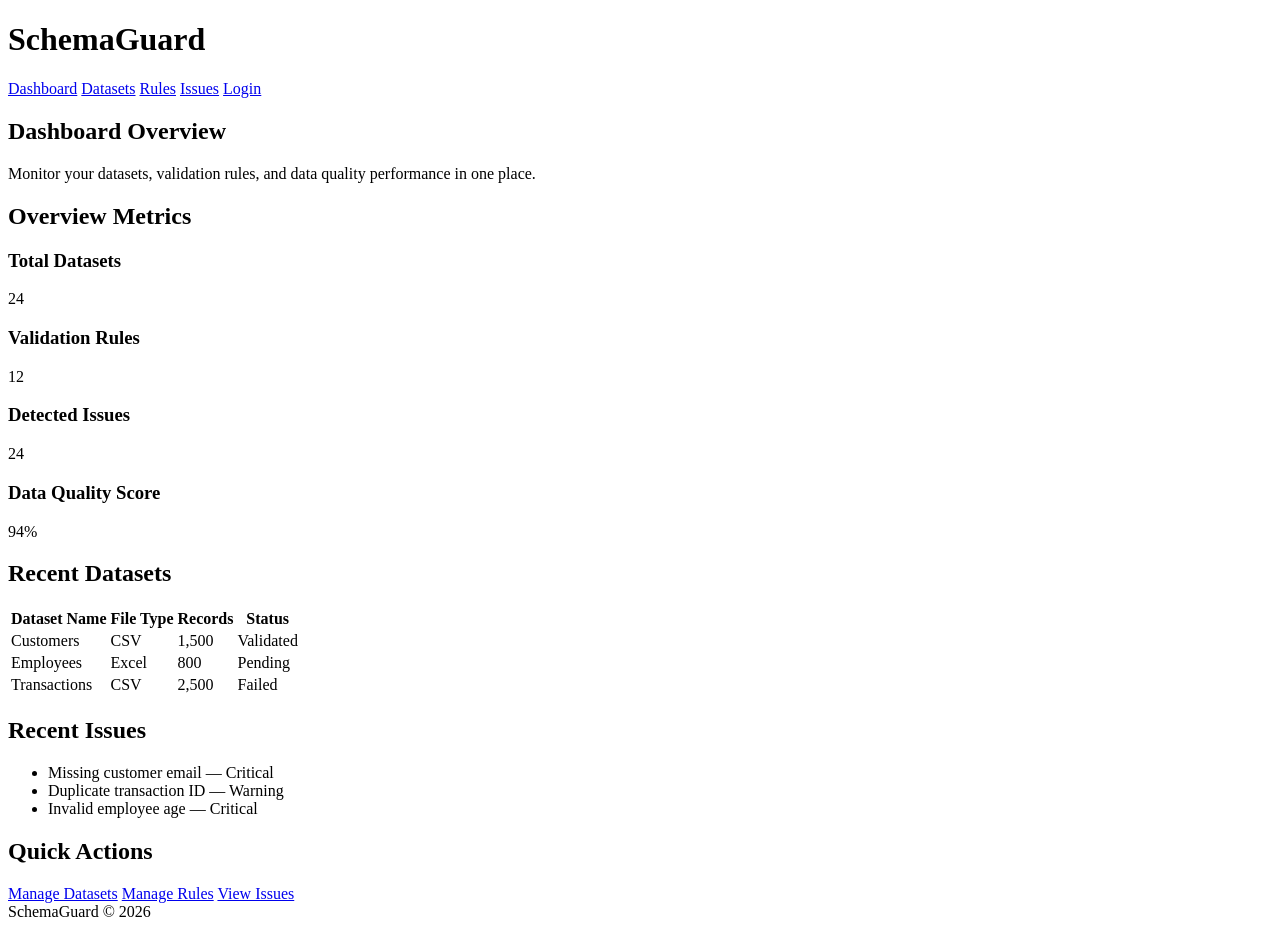
==== frontend/index.html @ 122e25f8 "Initial commit: SchemaGuard HTML structure" ====
<!DOCTYPE html>
<html lang="en">

<head>
    <meta charset="UTF-8">
    <meta name="viewport" content="width=device-width, initial-scale=1.0">

    <title>Dashboard | SchemaGuard</title>
</head>

<body>
    <header>
        <h1>SchemaGuard</h1>
        <nav>
            <a href="index.html">Dashboard</a>
            <a href="datasets.html">Datasets</a>
            <a href="rules.html">Rules</a>
            <a href="issues.html">Issues</a>                
            <a href="login.html">Login</a>
        </nav>
    </header>

    <main>
        <section>
        <h2>Dashboard Overview</h2>
        <p>Monitor your datasets, validation rules, and data quality performance in one place.</p>

        </section>
        <section>
            <h2>Overview Metrics</h2>
            <section>
                <h3>Total Datasets</h3>
                <p>24</p>
            </section>
            <section>
                <h3>Validation Rules</h3>
                <p>12</p>
            </section>
            <section>
                <h3>Detected Issues</h3>
                <p>24</p>
            </section>
            <section>
                <h3>Data Quality Score</h3>
                <p>94%</p>
            </section>
        </section>


        <section>
            <h2>Recent Datasets</h2>
            <table>
                <thead>
                    <tr>
                        <th scope="col">Dataset Name</th>
                        <th scope="col">File Type</th>
                        <th scope="col">Records</th>
                        <th scope="col">Status</th>
                    </tr>   
                </thead>
                <tbody>
                    <tr>
                        <td>Customers</td>
                        <td>CSV</td>
                        <td>1,500</td>
                        <td>Validated</td>
                    </tr>
                    <tr>
                        <td>Employees</td>
                        <td>Excel</td>
                        <td>800</td>
                        <td>Pending</td>
                    </tr>
                    <tr>
                        <td>Transactions</td>
                        <td>CSV</td>
                        <td>2,500</td>
                        <td>Failed</td>
                    </tr>
                </tbody>
            </table>

        </section>
        

        <section>
            <h2>Recent Issues</h2>
            <ul>
                <li>Missing customer email — Critical</li>
                <li>Duplicate transaction ID — Warning</li>
                <li>Invalid employee age — Critical</li>
            </ul>
        </section>
        <section>
            <h2>Quick Actions</h2>
            <a href="datasets.html">Manage Datasets</a>
            <a href="rules.html">Manage Rules</a>
            <a href="issues.html">View Issues</a>
        </section>

    </main>
    <footer>
        SchemaGuard © 2026
    </footer>
    

</body>
</html>
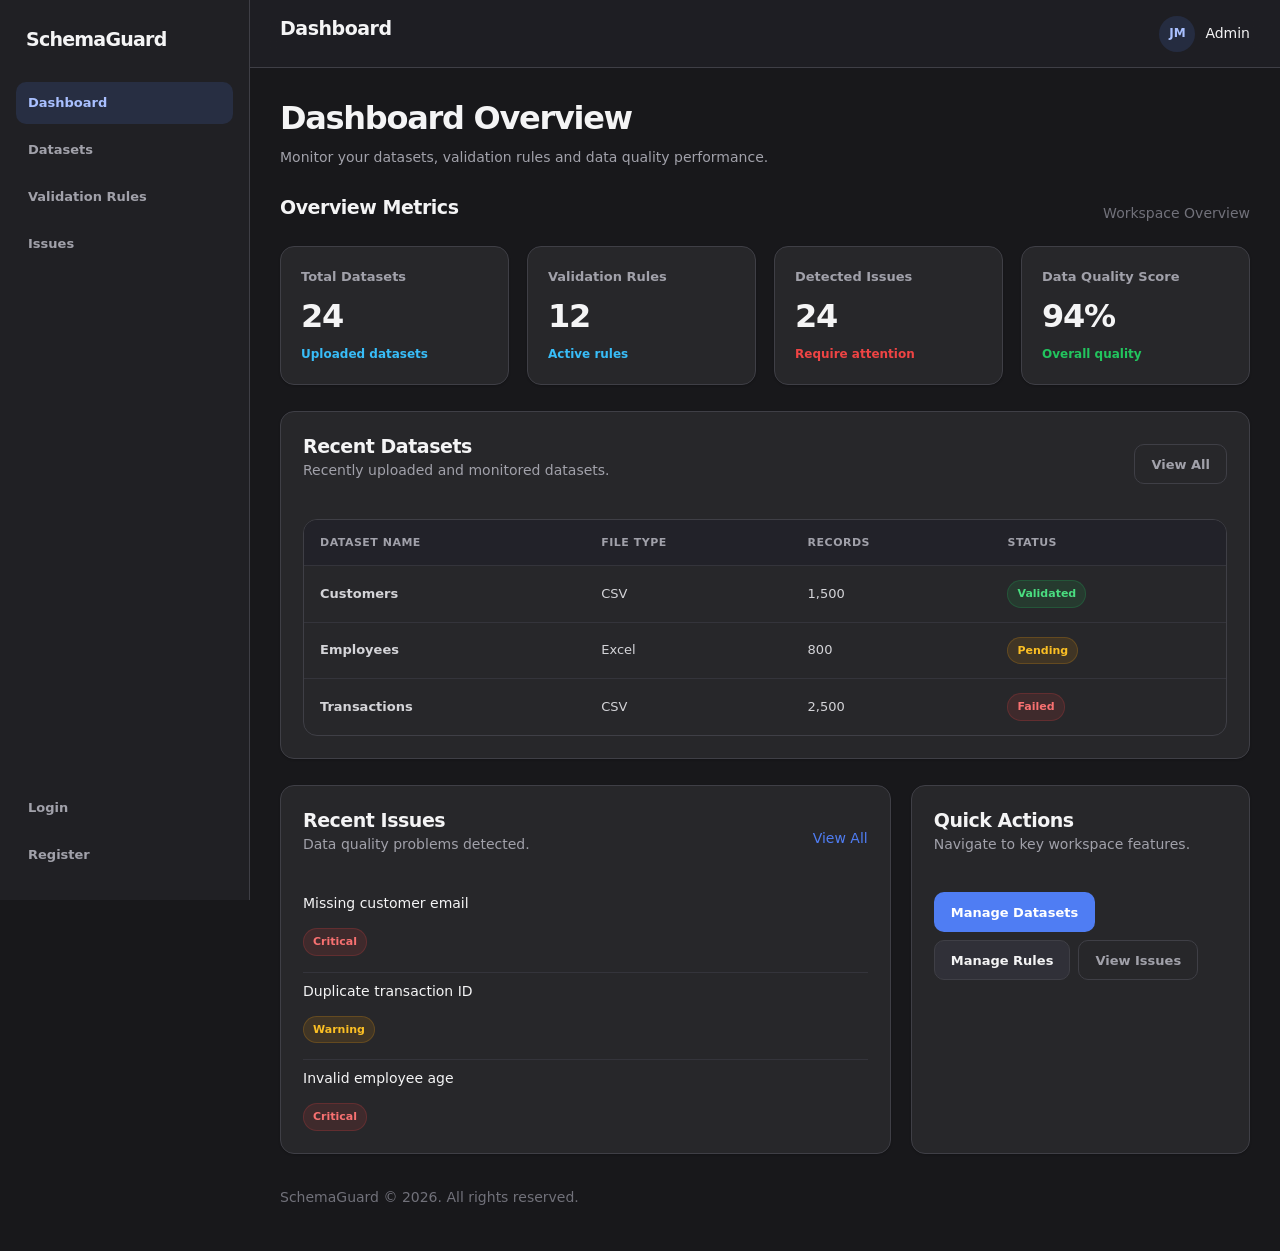
==== commit d4a243e2: "Complete SchemaGuard HTML and CSS frontend" ====
--- a/frontend/index.html
+++ b/frontend/index.html
@@ -5,105 +5,260 @@
 <head>
     <meta charset="UTF-8">
     <meta name="viewport" content="width=device-width, initial-scale=1.0">
-
     <title>Dashboard | SchemaGuard</title>
+    <link rel="stylesheet" href="css/style.css">
 </head>
 
 <body>
-    <header>
-        <h1>SchemaGuard</h1>
-        <nav>
-            <a href="index.html">Dashboard</a>
-            <a href="datasets.html">Datasets</a>
-            <a href="rules.html">Rules</a>
-            <a href="issues.html">Issues</a>                
-            <a href="login.html">Login</a>
-        </nav>
-    </header>
-
-    <main>
-        <section>
-        <h2>Dashboard Overview</h2>
-        <p>Monitor your datasets, validation rules, and data quality performance in one place.</p>
-
-        </section>
-        <section>
-            <h2>Overview Metrics</h2>
-            <section>
-                <h3>Total Datasets</h3>
-                <p>24</p>
-            </section>
-            <section>
-                <h3>Validation Rules</h3>
-                <p>12</p>
-            </section>
-            <section>
-                <h3>Detected Issues</h3>
-                <p>24</p>
-            </section>
-            <section>
-                <h3>Data Quality Score</h3>
-                <p>94%</p>
-            </section>
-        </section>
-
-
-        <section>
-            <h2>Recent Datasets</h2>
-            <table>
-                <thead>
-                    <tr>
-                        <th scope="col">Dataset Name</th>
-                        <th scope="col">File Type</th>
-                        <th scope="col">Records</th>
-                        <th scope="col">Status</th>
-                    </tr>   
-                </thead>
-                <tbody>
-                    <tr>
-                        <td>Customers</td>
-                        <td>CSV</td>
-                        <td>1,500</td>
-                        <td>Validated</td>
-                    </tr>
-                    <tr>
-                        <td>Employees</td>
-                        <td>Excel</td>
-                        <td>800</td>
-                        <td>Pending</td>
-                    </tr>
-                    <tr>
-                        <td>Transactions</td>
-                        <td>CSV</td>
-                        <td>2,500</td>
-                        <td>Failed</td>
-                    </tr>
-                </tbody>
-            </table>
-
-        </section>
-        
-
-        <section>
-            <h2>Recent Issues</h2>
-            <ul>
-                <li>Missing customer email — Critical</li>
-                <li>Duplicate transaction ID — Warning</li>
-                <li>Invalid employee age — Critical</li>
-            </ul>
-        </section>
-        <section>
-            <h2>Quick Actions</h2>
-            <a href="datasets.html">Manage Datasets</a>
-            <a href="rules.html">Manage Rules</a>
-            <a href="issues.html">View Issues</a>
-        </section>
-
-    </main>
-    <footer>
-        SchemaGuard © 2026
-    </footer>
-    
+
+    <div class="dashboard-layout">
+
+        <!-- Sidebar -->
+        <aside class="sidebar">
+
+            <div class="sidebar-logo">
+                SchemaGuard
+            </div>
+
+            <nav class="sidebar-nav">
+                <a href="index.html" class="sidebar-link active">Dashboard</a>
+                <a href="datasets.html" class="sidebar-link">Datasets</a>
+                <a href="rules.html" class="sidebar-link">Validation Rules</a>
+                <a href="issues.html" class="sidebar-link">Issues</a>
+            </nav>
+
+            <nav class="sidebar-nav" style="margin-top: auto;">
+                <a href="login.html" class="sidebar-link">Login</a>
+                <a href="register.html" class="sidebar-link">Register</a>
+            </nav>
+
+        </aside>
+
+        <!-- Main Dashboard -->
+        <div class="dashboard-main">
+
+            <!-- Topbar -->
+            <header class="topbar">
+
+                <h3>Dashboard</h3>
+
+                <div class="user-profile">
+                    <div class="user-avatar">JM</div>
+                    <span>Admin</span>
+                </div>
+
+            </header>
+
+            <main class="dashboard-content">
+
+                <!-- Dashboard Heading -->
+                <section class="mb-4">
+
+                    <h1 class="page-title">Dashboard Overview</h1>
+
+                    <p class="page-subtitle">
+                        Monitor your datasets, validation rules and data quality performance.
+                    </p>
+
+                </section>
+
+                <!-- Overview Metrics -->
+                <section class="mb-4">
+
+                    <div class="flex-between mb-3">
+                        <h3>Overview Metrics</h3>
+                        <span class="text-muted">Workspace Overview</span>
+                    </div>
+
+                    <div class="kpi-grid">
+
+                        <article class="kpi-card">
+                            <span class="kpi-label">Total Datasets</span>
+                            <span class="kpi-value">24</span>
+                            <span class="kpi-change text-info">
+                                Uploaded datasets
+                            </span>
+                        </article>
+
+                        <article class="kpi-card">
+                            <span class="kpi-label">Validation Rules</span>
+                            <span class="kpi-value">12</span>
+                            <span class="kpi-change text-info">
+                                Active rules
+                            </span>
+                        </article>
+
+                        <article class="kpi-card">
+                            <span class="kpi-label">Detected Issues</span>
+                            <span class="kpi-value">24</span>
+                            <span class="kpi-change text-danger">
+                                Require attention
+                            </span>
+                        </article>
+
+                        <article class="kpi-card">
+                            <span class="kpi-label">Data Quality Score</span>
+                            <span class="kpi-value">94%</span>
+                            <span class="kpi-change text-success">
+                                Overall quality
+                            </span>
+                        </article>
+
+                    </div>
+
+                </section>
+
+                <!-- Recent Datasets -->
+                <section class="panel mb-4">
+
+                    <div class="panel-header">
+
+                        <div>
+                            <h3>Recent Datasets</h3>
+                            <p>Recently uploaded and monitored datasets.</p>
+                        </div>
+
+                        <a href="datasets.html" class="btn btn-outline">
+                            View All
+                        </a>
+
+                    </div>
+
+                    <div class="table-wrapper">
+
+                        <table>
+
+                            <thead>
+                                <tr>
+                                    <th>Dataset Name</th>
+                                    <th>File Type</th>
+                                    <th>Records</th>
+                                    <th>Status</th>
+                                </tr>
+                            </thead>
+
+                            <tbody>
+
+                                <tr>
+                                    <td><strong>Customers</strong></td>
+                                    <td>CSV</td>
+                                    <td>1,500</td>
+                                    <td>
+                                        <span class="badge-success">Validated</span>
+                                    </td>
+                                </tr>
+
+                                <tr>
+                                    <td><strong>Employees</strong></td>
+                                    <td>Excel</td>
+                                    <td>800</td>
+                                    <td>
+                                        <span class="badge-warning">Pending</span>
+                                    </td>
+                                </tr>
+
+                                <tr>
+                                    <td><strong>Transactions</strong></td>
+                                    <td>CSV</td>
+                                    <td>2,500</td>
+                                    <td>
+                                        <span class="badge-danger">Failed</span>
+                                    </td>
+                                </tr>
+
+                            </tbody>
+
+                        </table>
+
+                    </div>
+
+                </section>
+
+                <!-- Recent Issues and Quick Actions -->
+                <section class="dashboard-panels">
+
+                    <!-- Recent Issues -->
+                    <article class="panel">
+
+                        <div class="panel-header">
+                            <div>
+                                <h3>Recent Issues</h3>
+                                <p>Data quality problems detected.</p>
+                            </div>
+
+                            <a href="issues.html">View All</a>
+                        </div>
+
+                        <div class="mb-3">
+                            <p class="text-primary">
+                                Missing customer email
+                            </p>
+                            <span class="badge-danger">Critical</span>
+                        </div>
+
+                        <hr>
+
+                        <div class="mb-3">
+                            <p class="text-primary">
+                                Duplicate transaction ID
+                            </p>
+                            <span class="badge-warning">Warning</span>
+                        </div>
+
+                        <hr>
+
+                        <div>
+                            <p class="text-primary">
+                                Invalid employee age
+                            </p>
+                            <span class="badge-danger">Critical</span>
+                        </div>
+
+                    </article>
+
+                    <!-- Quick Actions -->
+                    <article class="panel">
+
+                        <div class="panel-header">
+                            <div>
+                                <h3>Quick Actions</h3>
+                                <p>Navigate to key workspace features.</p>
+                            </div>
+                        </div>
+
+                        <div class="flex flex-wrap gap-2">
+
+                            <a href="datasets.html" class="btn btn-primary">
+                                Manage Datasets
+                            </a>
+
+                            <a href="rules.html" class="btn btn-secondary">
+                                Manage Rules
+                            </a>
+
+                            <a href="issues.html" class="btn btn-outline">
+                                View Issues
+                            </a>
+
+                        </div>
+
+                    </article>
+
+                </section>
+
+                <!-- Footer -->
+                <footer class="mt-5">
+                    <p class="text-muted">
+                        SchemaGuard © 2026. All rights reserved.
+                    </p>
+                </footer>
+
+            </main>
+
+        </div>
+
+    </div>
 
 </body>
+
 </html>
--- a/frontend/css/style.css
+++ b/frontend/css/style.css
@@ -0,0 +1,752 @@
+*,
+*::before,
+*::after {
+    box-sizing: border-box;
+}
+
+:root {
+    color-scheme: dark;
+
+    --bg-primary: #18181B;
+    --bg-sidebar: #202024;
+    --bg-card: #27272A;
+    --bg-hover: #303038;
+    --bg-elevated: #2D2D33;
+
+    --primary: #4F7DF3;
+    --primary-hover: #3D6DE8;
+    --primary-soft: rgba(79, 125, 243, 0.14);
+
+    --text-primary: #F4F4F5;
+    --text-secondary: #A1A1AA;
+    --text-muted: #71717A;
+
+    --border-color: #3F3F46;
+    --border-subtle: #34343B;
+
+    --success: #22C55E;
+    --success-soft: rgba(34, 197, 94, 0.12);
+    --warning: #F59E0B;
+    --warning-soft: rgba(245, 158, 11, 0.12);
+    --danger: #EF4444;
+    --danger-soft: rgba(239, 68, 68, 0.12);
+    --info: #38BDF8;
+    --info-soft: rgba(56, 189, 248, 0.12);
+
+    --font-main: Inter, ui-sans-serif, system-ui, -apple-system, BlinkMacSystemFont, "Segoe UI", sans-serif;
+
+    --space-xs: 4px;
+    --space-sm: 8px;
+    --space-md: 16px;
+    --space-lg: 24px;
+    --space-xl: 32px;
+    --space-2xl: 48px;
+
+    --radius-sm: 6px;
+    --radius-md: 10px;
+    --radius-lg: 14px;
+    --radius-xl: 18px;
+    --radius-full: 999px;
+
+    --shadow-sm: 0 1px 2px rgba(0, 0, 0, 0.18);
+    --shadow-md: 0 8px 24px rgba(0, 0, 0, 0.2);
+    --transition: 160ms ease;
+}
+
+html {
+    min-width: 320px;
+    scroll-behavior: smooth;
+    color-scheme: dark;
+}
+
+body {
+    min-height: 100vh;
+    margin: 0;
+    background: var(--bg-primary);
+    color: var(--text-primary);
+    font-family: var(--font-main);
+    font-size: 14px;
+    line-height: 1.6;
+    -webkit-font-smoothing: antialiased;
+}
+
+img,
+svg {
+    max-width: 100%;
+}
+
+button,
+input,
+select,
+textarea {
+    font: inherit;
+}
+
+button,
+a,
+input,
+select,
+textarea {
+    -webkit-tap-highlight-color: transparent;
+}
+
+button {
+    cursor: pointer;
+}
+
+a {
+    color: var(--primary);
+    text-decoration: none;
+    transition: color var(--transition);
+}
+
+a:hover {
+    color: #8BA8FF;
+}
+
+h1,
+h2,
+h3,
+h4,
+h5,
+h6 {
+    margin: 0 0 10px;
+    color: var(--text-primary);
+    font-weight: 650;
+    line-height: 1.3;
+    letter-spacing: -0.025em;
+}
+
+h1 { font-size: clamp(26px, 3vw, 32px); }
+h2 { font-size: 25px; }
+h3 { font-size: 19px; }
+h4 { font-size: 16px; }
+
+p {
+    margin: 0 0 12px;
+    color: var(--text-secondary);
+    line-height: 1.7;
+}
+
+small {
+    color: var(--text-muted);
+    font-size: 12px;
+}
+
+label {
+    display: inline-block;
+    margin-bottom: 7px;
+    color: var(--text-secondary);
+    font-size: 13px;
+    font-weight: 550;
+}
+
+hr {
+    border: 0;
+    border-top: 1px solid var(--border-subtle);
+}
+
+:focus-visible {
+    outline: 2px solid var(--primary);
+    outline-offset: 3px;
+}
+
+.page-title {
+    margin-bottom: 6px;
+    font-size: clamp(25px, 3vw, 32px);
+    font-weight: 700;
+    letter-spacing: -0.04em;
+}
+
+.page-subtitle {
+    margin: 0;
+    color: var(--text-secondary);
+    font-size: 14px;
+}
+
+.text-primary { color: var(--text-primary); }
+.text-secondary { color: var(--text-secondary); }
+.text-muted { color: var(--text-muted); }
+.text-success { color: var(--success); }
+.text-warning { color: var(--warning); }
+.text-danger { color: var(--danger); }
+.text-info { color: var(--info); }
+
+.container,
+.page-container {
+    width: min(100% - 48px, 1440px);
+    margin-inline: auto;
+}
+
+.mt-1 { margin-top: var(--space-xs); }
+.mt-2 { margin-top: var(--space-sm); }
+.mt-3 { margin-top: var(--space-md); }
+.mt-4 { margin-top: var(--space-lg); }
+.mt-5 { margin-top: var(--space-xl); }
+.mb-1 { margin-bottom: var(--space-xs); }
+.mb-2 { margin-bottom: var(--space-sm); }
+.mb-3 { margin-bottom: var(--space-md); }
+.mb-4 { margin-bottom: var(--space-lg); }
+.mb-5 { margin-bottom: var(--space-xl); }
+
+.card,
+.panel {
+    min-width: 0;
+    padding: 22px;
+    background: var(--bg-card);
+    border: 1px solid var(--border-color);
+    border-radius: var(--radius-lg);
+    box-shadow: var(--shadow-sm);
+}
+
+.card:hover {
+    border-color: #51515C;
+}
+
+.panel-header,
+.card-header {
+    display: flex;
+    align-items: center;
+    justify-content: space-between;
+    gap: var(--space-md);
+    margin-bottom: var(--space-lg);
+}
+
+.panel-header h2,
+.panel-header h3,
+.card-header h2,
+.card-header h3 {
+    margin: 0;
+}
+
+.btn {
+    display: inline-flex;
+    min-height: 40px;
+    align-items: center;
+    justify-content: center;
+    gap: 8px;
+    padding: 9px 16px;
+    border: 1px solid transparent;
+    border-radius: var(--radius-md);
+    font-size: 13px;
+    font-weight: 600;
+    line-height: 1.2;
+    text-align: center;
+    transition: background var(--transition), border-color var(--transition), color var(--transition), transform var(--transition);
+}
+
+.btn:active {
+    transform: translateY(1px);
+}
+
+.btn-primary {
+    background: var(--primary);
+    color: #FFFFFF;
+}
+
+.btn-primary:hover {
+    background: var(--primary-hover);
+    color: #FFFFFF;
+}
+
+.btn-secondary {
+    background: var(--bg-hover);
+    border-color: var(--border-color);
+    color: var(--text-primary);
+}
+
+.btn-secondary:hover {
+    background: #3A3A43;
+    color: #FFFFFF;
+}
+
+.btn-outline {
+    background: transparent;
+    border-color: var(--border-color);
+    color: var(--text-secondary);
+}
+
+.btn-outline:hover {
+    background: var(--bg-hover);
+    border-color: #5B5B66;
+    color: var(--text-primary);
+}
+
+.btn-danger {
+    background: var(--danger-soft);
+    border-color: rgba(239, 68, 68, 0.25);
+    color: #F87171;
+}
+
+.btn-danger:hover {
+    background: rgba(239, 68, 68, 0.2);
+}
+
+.kpi-card {
+    min-width: 0;
+    padding: 20px;
+    background: var(--bg-card);
+    border: 1px solid var(--border-color);
+    border-radius: var(--radius-lg);
+    box-shadow: var(--shadow-sm);
+}
+
+.kpi-label {
+    display: block;
+    margin-bottom: 10px;
+    color: var(--text-secondary);
+    font-size: 13px;
+    font-weight: 550;
+}
+
+.kpi-value {
+    display: block;
+    color: var(--text-primary);
+    font-size: clamp(25px, 3vw, 32px);
+    font-weight: 700;
+    line-height: 1.15;
+    letter-spacing: -0.04em;
+}
+
+.kpi-change {
+    display: inline-flex;
+    align-items: center;
+    gap: 5px;
+    margin-top: 10px;
+    font-size: 12px;
+    font-weight: 600;
+}
+
+.badge-success,
+.badge-danger,
+.badge-warning,
+.badge-info,
+.badge-pending {
+    display: inline-flex;
+    align-items: center;
+    gap: 5px;
+    padding: 4px 9px;
+    border: 1px solid transparent;
+    border-radius: var(--radius-full);
+    font-size: 11px;
+    font-weight: 650;
+    white-space: nowrap;
+}
+
+.badge-success { background: var(--success-soft); border-color: rgba(34, 197, 94, 0.2); color: #4ADE80; }
+.badge-danger { background: var(--danger-soft); border-color: rgba(239, 68, 68, 0.2); color: #F87171; }
+.badge-warning { background: var(--warning-soft); border-color: rgba(245, 158, 11, 0.2); color: #FBBF24; }
+.badge-info { background: var(--info-soft); border-color: rgba(56, 189, 248, 0.2); color: #7DD3FC; }
+.badge-pending { background: rgba(161, 161, 170, 0.12); border-color: rgba(161, 161, 170, 0.2); color: #D4D4D8; }
+
+.hover-card {
+    transition: transform var(--transition), border-color var(--transition), box-shadow var(--transition);
+}
+
+.hover-card:hover {
+    transform: translateY(-2px);
+    border-color: #555561;
+    box-shadow: var(--shadow-md);
+}
+
+.form-container {
+    width: min(100%, 460px);
+    margin: 40px auto;
+    padding: 30px;
+    background: var(--bg-card);
+    border: 1px solid var(--border-color);
+    border-radius: var(--radius-xl);
+    box-shadow: var(--shadow-md);
+}
+
+.form-group {
+    margin-bottom: 18px;
+}
+
+.form-control {
+    display: block;
+    width: 100%;
+    min-height: 42px;
+    padding: 10px 12px;
+    background: #202024;
+    border: 1px solid var(--border-color);
+    border-radius: var(--radius-md);
+    color: var(--text-primary);
+    outline: none;
+    transition: border-color var(--transition), box-shadow var(--transition), background var(--transition);
+}
+
+.form-control::placeholder {
+    color: var(--text-muted);
+}
+
+.form-control:hover {
+    border-color: #5B5B66;
+}
+
+.form-control:focus {
+    background: #222229;
+    border-color: var(--primary);
+    box-shadow: 0 0 0 3px var(--primary-soft);
+}
+
+.form-control:disabled {
+    opacity: 0.55;
+    cursor: not-allowed;
+}
+
+textarea.form-control {
+    min-height: 110px;
+    resize: vertical;
+}
+
+select.form-control {
+    cursor: pointer;
+}
+
+.form-error {
+    margin-top: 6px;
+    color: #F87171;
+    font-size: 12px;
+}
+
+.form-success {
+    margin-top: 6px;
+    color: #4ADE80;
+    font-size: 12px;
+}
+
+.auth-wrapper {
+    display: grid;
+    min-height: 100vh;
+    place-items: center;
+    padding: 32px 20px;
+    background:
+        radial-gradient(ellipse at 15% 10%, rgba(79, 125, 243, 0.13), transparent 38%),
+        var(--bg-primary);
+}
+
+.auth-wrapper .form-container {
+    margin: 0;
+}
+
+.sidebar {
+    position: fixed;
+    inset: 0 auto 0 0;
+    z-index: 20;
+    display: flex;
+    width: 250px;
+    flex-direction: column;
+    padding: 24px 16px;
+    overflow-y: auto;
+    background: var(--bg-sidebar);
+    border-right: 1px solid var(--border-color);
+}
+
+.sidebar-logo {
+    display: flex;
+    align-items: center;
+    gap: 10px;
+    padding: 0 10px 28px;
+    color: var(--text-primary);
+    font-size: 19px;
+    font-weight: 750;
+    letter-spacing: -0.04em;
+}
+
+.sidebar-nav {
+    display: grid;
+    gap: 5px;
+}
+
+.sidebar-link {
+    display: flex;
+    min-height: 42px;
+    align-items: center;
+    gap: 11px;
+    padding: 10px 12px;
+    border-radius: var(--radius-md);
+    color: var(--text-secondary);
+    font-size: 13px;
+    font-weight: 550;
+    transition: background var(--transition), color var(--transition);
+}
+
+.sidebar-link:hover,
+.sidebar-link.active {
+    background: var(--primary-soft);
+    color: #A9C0FF;
+}
+
+.topbar {
+    position: sticky;
+    top: 0;
+    z-index: 10;
+    display: flex;
+    min-height: 68px;
+    align-items: center;
+    justify-content: space-between;
+    gap: 18px;
+    padding: 12px 30px;
+    background: rgba(32, 32, 36, 0.92);
+    border-bottom: 1px solid var(--border-color);
+    backdrop-filter: blur(14px);
+}
+
+.user-profile {
+    display: flex;
+    align-items: center;
+    gap: 10px;
+}
+
+.user-avatar {
+    display: grid;
+    width: 36px;
+    height: 36px;
+    flex: 0 0 36px;
+    place-items: center;
+    border-radius: 50%;
+    background: var(--primary-soft);
+    color: #A9C0FF;
+    font-size: 12px;
+    font-weight: 700;
+}
+
+.dashboard-layout {
+    min-height: 100vh;
+}
+
+.dashboard-main {
+    min-width: 0;
+    min-height: 100vh;
+    margin-left: 250px;
+}
+
+.dashboard-content {
+    width: min(100%, 1440px);
+    margin-inline: auto;
+    padding: 30px;
+}
+
+.dashboard-content > section + section {
+    margin-top: 26px;
+}
+
+.kpi-flex {
+    display: flex;
+    flex-wrap: wrap;
+    gap: 18px;
+}
+
+.kpi-flex > * {
+    flex: 1 1 190px;
+}
+
+.kpi-grid {
+    display: grid;
+    grid-template-columns: repeat(4, minmax(0, 1fr));
+    gap: 18px;
+}
+
+.dashboard-panels {
+    display: grid;
+    grid-template-columns: minmax(0, 1.8fr) minmax(260px, 1fr);
+    gap: 20px;
+    margin-top: 24px;
+}
+
+.grid-layout {
+    display: grid;
+    grid-template-columns: 250px minmax(0, 1fr);
+    grid-template-rows: 70px minmax(0, 1fr);
+    gap: 16px;
+}
+
+.table-wrapper {
+    width: 100%;
+    overflow-x: auto;
+    border: 1px solid var(--border-color);
+    border-radius: var(--radius-lg);
+}
+
+table {
+    width: 100%;
+    border-collapse: collapse;
+    text-align: left;
+}
+
+thead {
+    background: #222229;
+}
+
+th,
+td {
+    padding: 14px 16px;
+    border-bottom: 1px solid var(--border-subtle);
+    white-space: nowrap;
+}
+
+th {
+    color: var(--text-secondary);
+    font-size: 11px;
+    font-weight: 700;
+    letter-spacing: 0.045em;
+    text-transform: uppercase;
+}
+
+td {
+    color: #D4D4D8;
+    font-size: 13px;
+}
+
+tbody tr {
+    transition: background var(--transition);
+}
+
+tbody tr:hover {
+    background: rgba(255, 255, 255, 0.025);
+}
+
+tbody tr:last-child td {
+    border-bottom: 0;
+}
+
+.search-filter {
+    display: flex;
+    flex-wrap: wrap;
+    align-items: center;
+    gap: 12px;
+    margin-bottom: 18px;
+}
+
+.search-filter .form-control {
+    width: auto;
+    min-width: 200px;
+    flex: 1 1 220px;
+}
+
+.flex {
+    display: flex;
+}
+
+.flex-between {
+    display: flex;
+    align-items: center;
+    justify-content: space-between;
+    gap: 16px;
+}
+
+.flex-center {
+    display: flex;
+    align-items: center;
+    justify-content: center;
+}
+
+.flex-wrap {
+    flex-wrap: wrap;
+}
+
+.gap-1 { gap: var(--space-xs); }
+.gap-2 { gap: var(--space-sm); }
+.gap-3 { gap: var(--space-md); }
+.gap-4 { gap: var(--space-lg); }
+
+.grid-layout > *,
+.dashboard-panels > *,
+.kpi-grid > * {
+    min-width: 0;
+}
+
+@media (max-width: 1100px) {
+    .kpi-grid {
+        grid-template-columns: repeat(2, minmax(0, 1fr));
+    }
+
+    .dashboard-panels {
+        grid-template-columns: 1fr;
+    }
+}
+
+@media (max-width: 760px) {
+    .sidebar {
+        position: static;
+        width: 100%;
+        padding: 14px;
+        border-right: 0;
+        border-bottom: 1px solid var(--border-color);
+    }
+
+    .sidebar-logo {
+        padding-bottom: 14px;
+    }
+
+    .sidebar-nav {
+        grid-template-columns: repeat(2, minmax(0, 1fr));
+    }
+
+    .dashboard-main {
+        margin-left: 0;
+    }
+
+    .topbar {
+        min-height: 60px;
+        padding: 10px 18px;
+    }
+
+    .dashboard-content {
+        padding: 22px 18px;
+    }
+
+    .container,
+    .page-container {
+        width: min(100% - 32px, 1440px);
+    }
+
+    .grid-layout {
+        grid-template-columns: 1fr;
+        grid-template-rows: auto;
+    }
+}
+
+@media (max-width: 520px) {
+    .kpi-grid {
+        grid-template-columns: 1fr;
+    }
+
+    .sidebar-nav {
+        grid-template-columns: 1fr 1fr;
+    }
+
+    .sidebar-link {
+        padding: 9px;
+        font-size: 12px;
+    }
+
+    .dashboard-content {
+        padding: 18px 14px;
+    }
+
+    .card,
+    .panel,
+    .kpi-card {
+        padding: 16px;
+    }
+
+    .form-container {
+        padding: 22px 18px;
+    }
+
+    .flex-between {
+        align-items: flex-start;
+        flex-direction: column;
+    }
+
+    .search-filter {
+        align-items: stretch;
+        flex-direction: column;
+    }
+
+    .search-filter .form-control {
+        width: 100%;
+    }
+}
